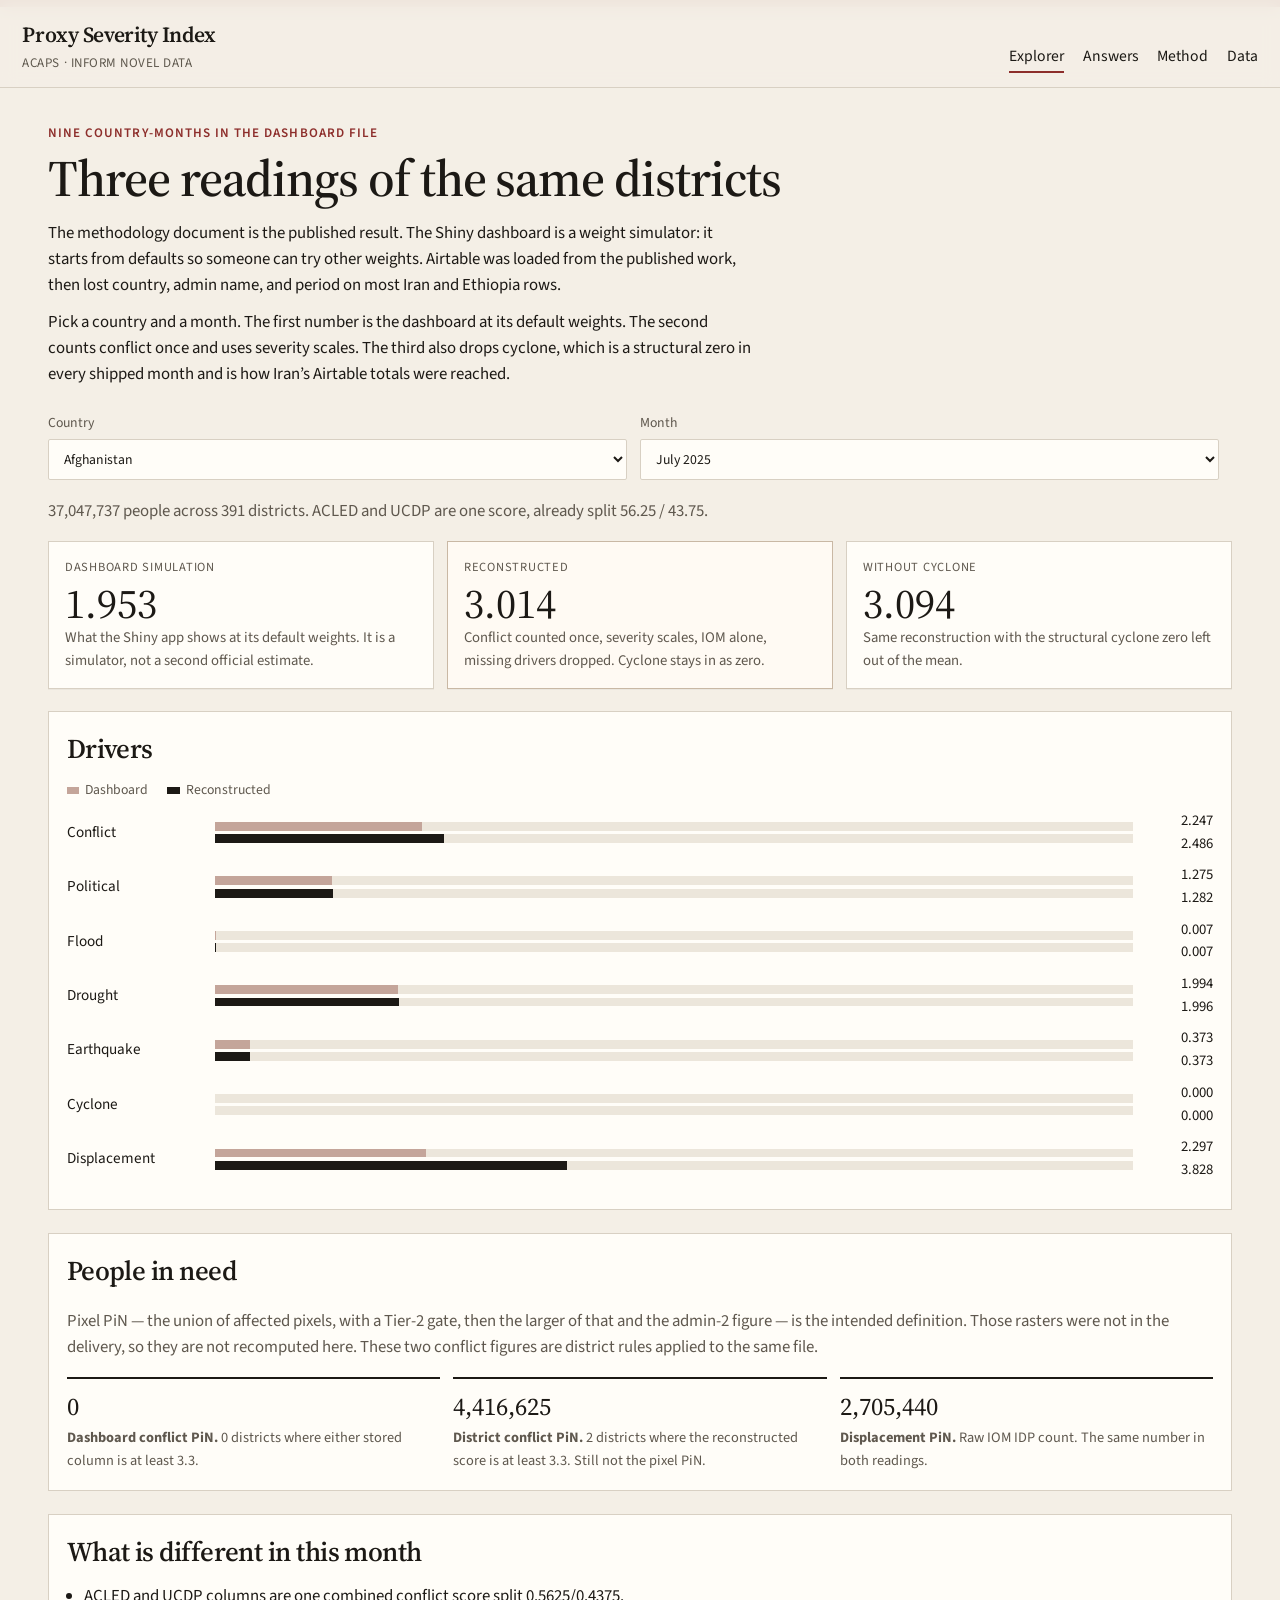
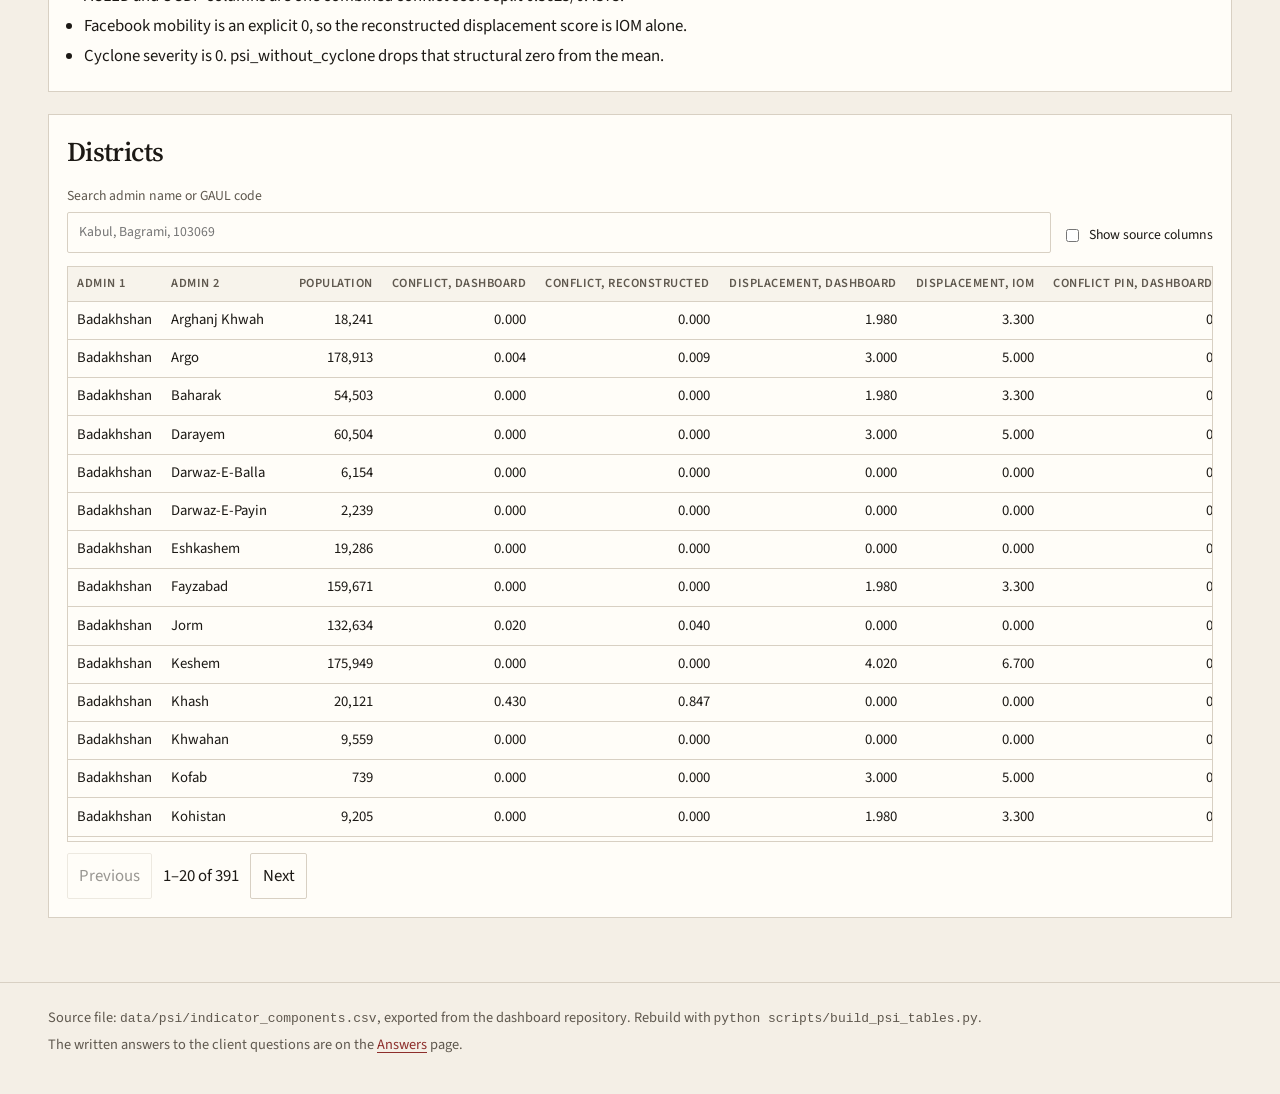
==== docs/index.html @ 6275d63b "Add the PSI guide, cleaned tables, and reconstructed aggregation. The dashboard extract is in data/p" ====
<!DOCTYPE html>
<html lang="en">
<head>
  <meta charset="utf-8">
  <meta name="viewport" content="width=device-width, initial-scale=1">
  <title>Proxy Severity Index — explorer</title>
  <link rel="icon" href="favicon.svg" type="image/svg+xml">
  <link rel="preconnect" href="https://fonts.googleapis.com">
  <link rel="preconnect" href="https://fonts.gstatic.com" crossorigin>
  <link href="https://fonts.googleapis.com/css2?family=Source+Sans+3:wght@400;600&family=Source+Serif+4:opsz,wght@8..60,500;8..60,600&display=swap" rel="stylesheet">
  <link rel="stylesheet" href="assets/site.css">
</head>
<body>
  <a class="skip" href="#explorer">Skip to the explorer</a>
  <header class="site-header">
    <a class="mark" href="index.html">
      <strong>Proxy Severity Index</strong>
      <span>ACAPS · INFORM novel data</span>
    </a>
    <nav class="site-nav" aria-label="Primary">
      <a href="index.html" aria-current="page">Explorer</a>
      <a href="answers.html">Answers</a>
      <a href="method.html">Method</a>
      <a href="data.html">Data</a>
    </nav>
  </header>
  <main id="explorer" data-explorer>
    <p class="kicker">Nine country-months in the dashboard file</p>
    <h1>Three readings of the same districts</h1>
    <div class="lede">
      <p>The methodology document is the published result. The Shiny dashboard is a weight simulator: it starts from defaults so someone can try other weights. Airtable was loaded from the published work, then lost country, admin name, and period on most Iran and Ethiopia rows.</p>
      <p>Pick a country and a month. The first number is the dashboard at its default weights. The second counts conflict once and uses severity scales. The third also drops cyclone, which is a structural zero in every shipped month and is how Iran’s Airtable totals were reached.</p>
    </div>
    <p class="status" data-status>Loading the nine country-months…</p>
    <div class="controls">
      <label>Country
        <select data-country aria-label="Country"></select>
      </label>
      <label>Month
        <select data-period aria-label="Month"></select>
      </label>
    </div>
    <p class="muted" data-meta></p>
    <div class="scores" data-scores></div>
    <section class="panel">
      <h2>Drivers</h2>
      <div class="legend">
        <span><i class="swatch dash"></i>Dashboard</span>
        <span><i class="swatch ink"></i>Reconstructed</span>
      </div>
      <div data-drivers></div>
    </section>
    <section class="panel">
      <h2>People in need</h2>
      <p class="muted">Pixel PiN — the union of affected pixels, with a Tier-2 gate, then the larger of that and the admin-2 figure — is the intended definition. Those rasters were not in the delivery, so they are not recomputed here. These two conflict figures are district rules applied to the same file.</p>
      <div class="pins" data-pins></div>
    </section>
    <section class="panel">
      <h2>What is different in this month</h2>
      <ul class="notes" data-notes></ul>
    </section>
    <section class="panel">
      <h2>Districts</h2>
      <div class="toolbar">
        <label class="grow">Search admin name or GAUL code
          <input type="search" data-search placeholder="Kabul, Bagrami, 103069">
        </label>
        <label class="check"><input type="checkbox" data-source> Show source columns</label>
      </div>
      <div data-table></div>
      <div class="pager" data-pager>
        <button type="button" data-prev>Previous</button>
        <span data-range></span>
        <button type="button" data-next>Next</button>
      </div>
    </section>
  </main>
  <footer class="site-footer">
    <p>Source file: <code>data/psi/indicator_components.csv</code>, exported from the dashboard repository. Rebuild with <code>python scripts/build_psi_tables.py</code>.</p>
    <p>The written answers to the client questions are on the <a href="answers.html">Answers</a> page.</p>
  </footer>
  <script src="assets/site.js"></script>
</body>
</html>
---- docs/assets/site.css ----
:root {
  --paper: #f4efe6;
  --paper-2: #fffdf8;
  --ink: #1c1915;
  --muted: #5f584e;
  --line: #d8d0c3;
  --red: #8d2e2b;
  --red-soft: #f6e6e3;
  --moss: #234737;
  --shadow: 0 1px 0 rgba(28, 25, 21, 0.04);
  --serif: "Source Serif 4", "Iowan Old Style", Palatino, Georgia, serif;
  --sans: "Source Sans 3", "Segoe UI", sans-serif;
  --max: 74rem;
}

* { box-sizing: border-box; }

html { scroll-behavior: smooth; }

body {
  margin: 0;
  background:
    linear-gradient(180deg, rgba(141, 46, 43, 0.9), rgba(141, 46, 43, 0.9)) top / 100% 7px no-repeat,
    var(--paper);
  color: var(--ink);
  font-family: var(--sans);
  font-size: 1.05rem;
  line-height: 1.55;
}

a { color: var(--red); text-underline-offset: 0.18em; }
a:hover { color: var(--ink); }

.skip {
  position: absolute;
  left: 1rem;
  top: -4rem;
  background: var(--ink);
  color: white;
  padding: 0.4rem 0.7rem;
}
.skip:focus { top: 0.6rem; }

.site-header {
  position: sticky;
  top: 0;
  z-index: 5;
  display: flex;
  align-items: flex-end;
  justify-content: space-between;
  gap: 1.5rem;
  padding: 1.1rem 1.4rem 0.85rem;
  background: rgba(244, 239, 230, 0.94);
  border-bottom: 1px solid var(--line);
  backdrop-filter: blur(8px);
}

.mark {
  color: var(--ink);
  text-decoration: none;
  display: flex;
  flex-direction: column;
  gap: 0.1rem;
}
.mark strong {
  font-family: var(--serif);
  font-size: 1.35rem;
  font-weight: 600;
  letter-spacing: -0.02em;
}
.mark span {
  color: var(--muted);
  font-size: 0.82rem;
  letter-spacing: 0.04em;
  text-transform: uppercase;
}

.site-nav {
  display: flex;
  gap: 1.15rem;
  font-size: 0.98rem;
}
.site-nav a {
  color: var(--ink);
  text-decoration: none;
  border-bottom: 2px solid transparent;
  padding-bottom: 0.15rem;
}
.site-nav a[aria-current="page"],
.site-nav a:hover { border-bottom-color: var(--red); }

main {
  width: min(var(--max), calc(100% - 2rem));
  margin: 0 auto;
  padding: 2.2rem 0 4rem;
}

.kicker {
  margin: 0 0 0.4rem;
  color: var(--red);
  font-size: 0.82rem;
  font-weight: 600;
  letter-spacing: 0.08em;
  text-transform: uppercase;
}

h1, h2, h3 { font-family: var(--serif); font-weight: 560; letter-spacing: -0.02em; }
h1 { font-size: clamp(2.1rem, 4vw, 3.3rem); line-height: 1.12; margin: 0 0 0.8rem; }
h2 { font-size: 1.7rem; margin: 2.2rem 0 0.6rem; }
h3 { font-size: 1.2rem; margin: 1.4rem 0 0.4rem; }

.lede, .prose { max-width: 44rem; }
.lede p, .prose p { margin: 0.7rem 0; }
.muted { color: var(--muted); }

.controls {
  display: grid;
  grid-template-columns: 1fr 1fr auto;
  gap: 0.8rem;
  align-items: end;
  margin: 1.6rem 0 1.1rem;
}
label { display: flex; flex-direction: column; gap: 0.3rem; font-size: 0.86rem; color: var(--muted); }
select, input[type="search"], button {
  font: inherit;
  color: var(--ink);
  background: var(--paper-2);
  border: 1px solid var(--line);
  border-radius: 2px;
  padding: 0.55rem 0.7rem;
}
select:focus, input:focus, button:focus { outline: 2px solid var(--red); outline-offset: 1px; }
button { cursor: pointer; }
button:disabled { opacity: 0.45; cursor: not-allowed; }

.scores {
  display: grid;
  grid-template-columns: repeat(3, 1fr);
  gap: 0.8rem;
}
.score {
  background: var(--paper-2);
  border: 1px solid var(--line);
  box-shadow: var(--shadow);
  padding: 1rem 1rem 0.9rem;
  min-height: 8.5rem;
}
.score .label { margin: 0; font-size: 0.78rem; letter-spacing: 0.06em; text-transform: uppercase; color: var(--muted); }
.score .value {
  margin: 0.35rem 0 0.2rem;
  font-family: var(--serif);
  font-size: 2.6rem;
  line-height: 1;
  font-variant-numeric: tabular-nums;
}
.score .why { margin: 0; color: var(--muted); font-size: 0.92rem; }
.score.lead { border-color: #c9b8a4; background: #fffaf3; }
.score.match { background: var(--red-soft); border-color: #e3c6c2; }

.panel {
  margin-top: 1.4rem;
  background: var(--paper-2);
  border: 1px solid var(--line);
  padding: 1rem 1.1rem 1.15rem;
}
.panel h2 { margin-top: 0; }

.driver { display: grid; grid-template-columns: 8.5rem 1fr 4.2rem; gap: 0.55rem 0.8rem; align-items: center; margin: 0.55rem 0; }
.driver .name { font-size: 0.95rem; }
.bars { display: flex; flex-direction: column; gap: 0.22rem; }
.bar {
  height: 0.55rem;
  background: #ece6db;
  position: relative;
}
.bar span {
  display: block;
  height: 100%;
  background: var(--ink);
}
.bar.dash span { background: #c4a59a; }
.driver .num { font-variant-numeric: tabular-nums; text-align: right; font-size: 0.92rem; }
.legend { display: flex; gap: 1.2rem; color: var(--muted); font-size: 0.86rem; margin-bottom: 0.4rem; }
.swatch { display: inline-block; width: 0.8rem; height: 0.45rem; margin-right: 0.35rem; vertical-align: middle; }
.swatch.ink { background: var(--ink); }
.swatch.dash { background: #c4a59a; }

.pins {
  display: grid;
  grid-template-columns: repeat(3, 1fr);
  gap: 0.8rem;
  margin-top: 0.6rem;
}
.pin { border-top: 2px solid var(--ink); padding-top: 0.45rem; }
.pin .num { font-family: var(--serif); font-size: 1.55rem; font-variant-numeric: tabular-nums; }
.pin p { margin: 0.15rem 0 0; color: var(--muted); font-size: 0.9rem; }

.notes { margin: 0.4rem 0 0; padding-left: 1.1rem; }
.notes li { margin: 0.25rem 0; }

.toolbar {
  display: flex;
  flex-wrap: wrap;
  gap: 0.7rem;
  align-items: end;
  margin: 0.8rem 0;
}
.toolbar label.grow { flex: 1 1 16rem; }
.check { flex-direction: row; align-items: center; gap: 0.45rem; color: var(--ink); padding-bottom: 0.45rem; }

.table-wrap { overflow: auto; border: 1px solid var(--line); background: var(--paper-2); max-height: 36rem; }
table { width: 100%; border-collapse: collapse; font-size: 0.92rem; font-variant-numeric: tabular-nums; }
th, td { padding: 0.45rem 0.6rem; text-align: left; border-bottom: 1px solid var(--line); white-space: nowrap; }
th { position: sticky; top: 0; background: #f7f3eb; font-weight: 600; font-size: 0.78rem; letter-spacing: 0.04em; text-transform: uppercase; color: var(--muted); }
td.num, th.num { text-align: right; }
tr:hover td { background: #faf6ef; }
.pager { display: flex; align-items: center; gap: 0.7rem; margin-top: 0.7rem; }
.status, .empty { color: var(--muted); }

.prose h2 { scroll-margin-top: 5rem; }
.answer {
  border-top: 1px solid var(--line);
  padding-top: 0.2rem;
}
.callout {
  background: var(--paper-2);
  border-left: 4px solid var(--red);
  padding: 0.8rem 1rem;
  margin: 1rem 0 1.4rem;
}
.callout p { margin: 0.3rem 0; }

dl.weights { display: grid; grid-template-columns: 10rem 1fr; gap: 0.25rem 1rem; margin: 0.6rem 0 1rem; }
dl.weights dt { color: var(--muted); }
dl.weights dd { margin: 0; }

.files { list-style: none; padding: 0; }
.files li { padding: 0.7rem 0; border-bottom: 1px solid var(--line); }
.files strong { font-family: var(--serif); font-size: 1.15rem; font-weight: 560; }

.site-footer {
  border-top: 1px solid var(--line);
  color: var(--muted);
  font-size: 0.9rem;
  padding: 1.2rem 1.4rem 2rem;
}
.site-footer p { width: min(var(--max), 100%); margin: 0.3rem auto; }

code { font-family: ui-monospace, "SFMono-Regular", Menlo, Consolas, monospace; font-size: 0.9em; }

@media (max-width: 800px) {
  .site-header { flex-direction: column; align-items: flex-start; }
  .controls, .scores, .pins { grid-template-columns: 1fr; }
  .driver { grid-template-columns: 1fr; }
  .driver .num { text-align: left; }
}
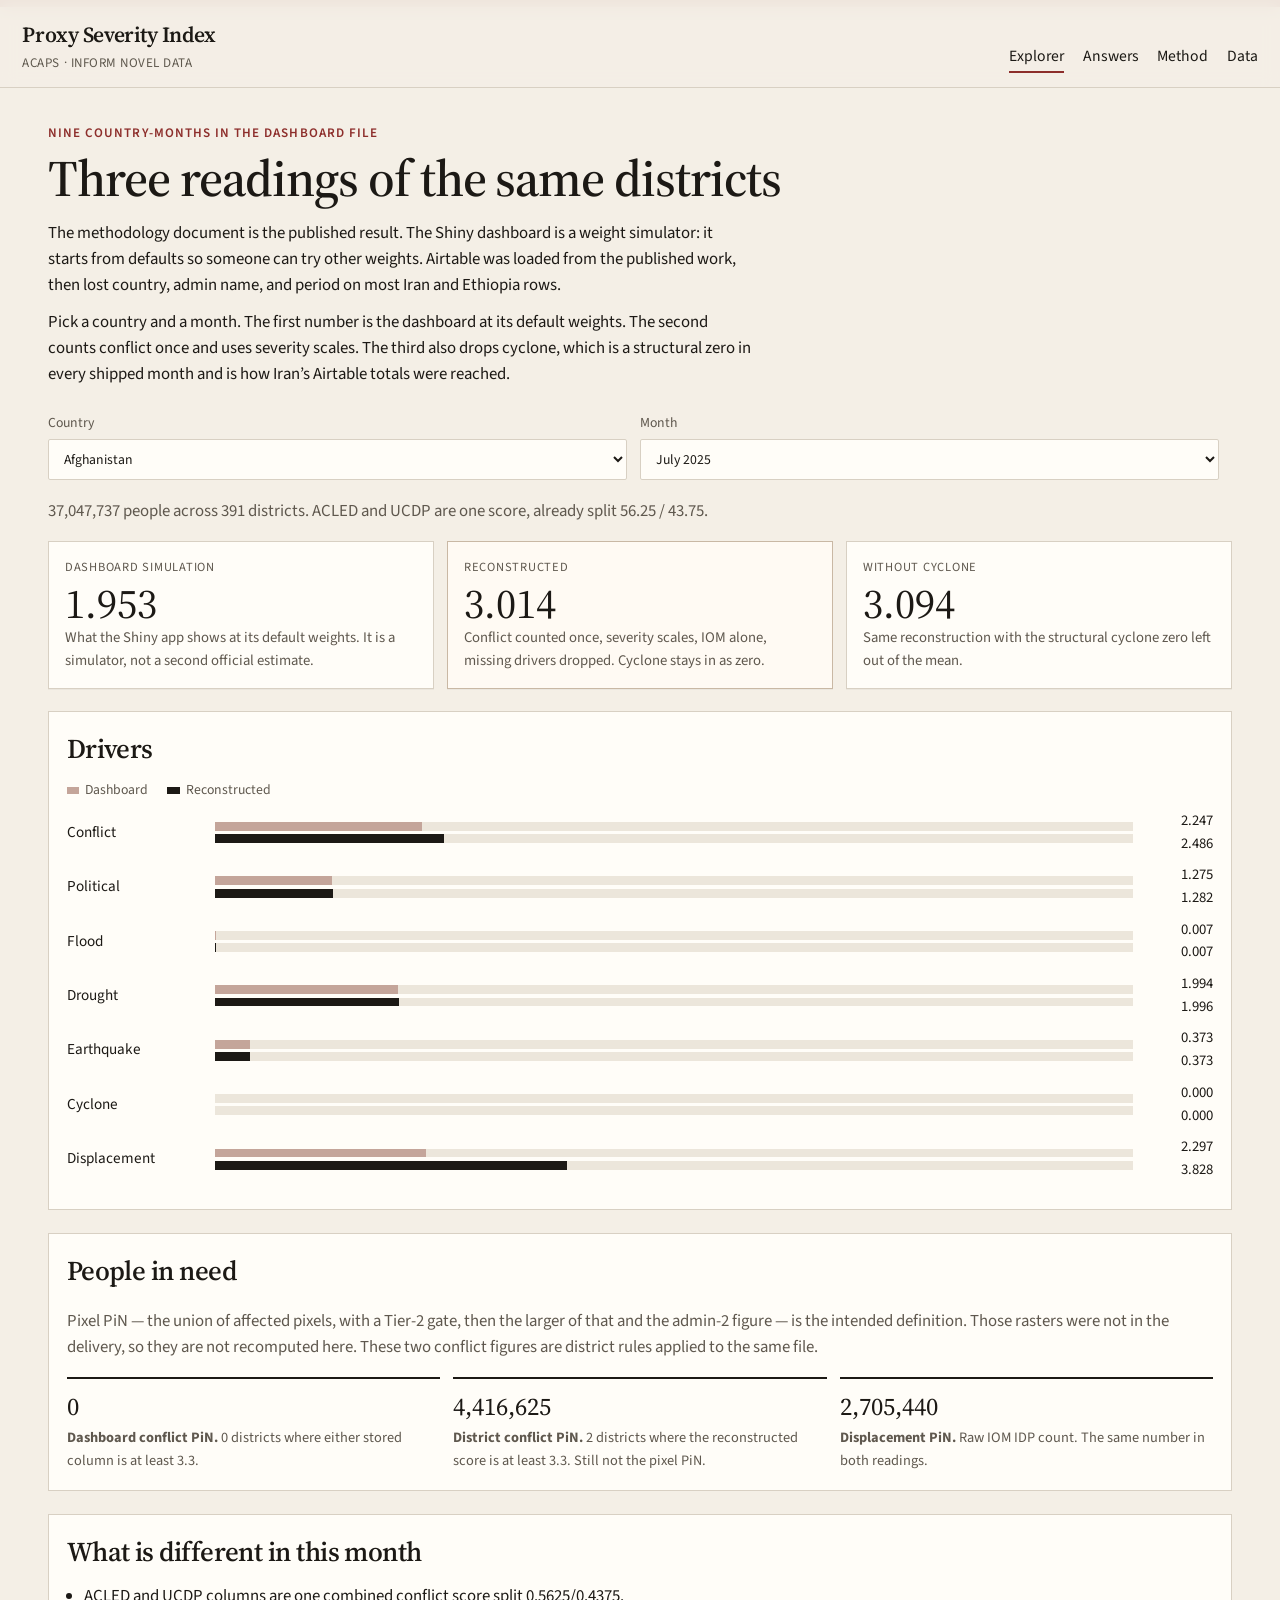
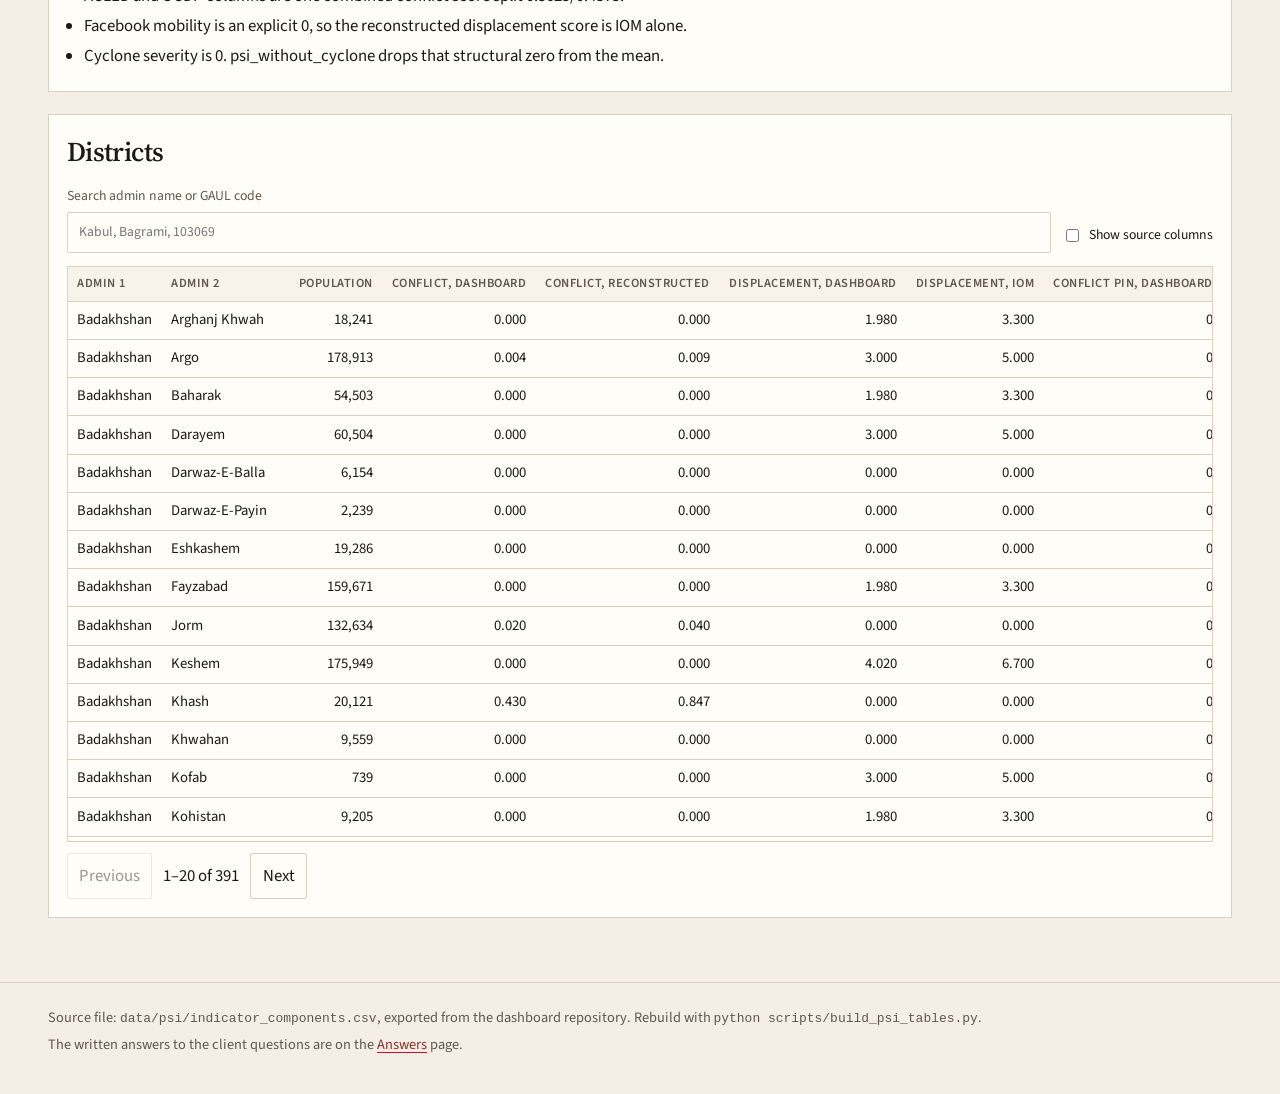
==== commit f275c079: "Give the explorer controls explicit ids and names. Screen readers and the browser issues panel can t" ====
--- a/docs/index.html
+++ b/docs/index.html
@@ -33,11 +33,11 @@
     </div>
     <p class="status" data-status>Loading the nine country-months…</p>
     <div class="controls">
-      <label>Country
-        <select data-country aria-label="Country"></select>
+      <label for="country">Country
+        <select id="country" name="country" data-country></select>
       </label>
-      <label>Month
-        <select data-period aria-label="Month"></select>
+      <label for="period">Month
+        <select id="period" name="period" data-period></select>
       </label>
     </div>
     <p class="muted" data-meta></p>
@@ -62,10 +62,10 @@
     <section class="panel">
       <h2>Districts</h2>
       <div class="toolbar">
-        <label class="grow">Search admin name or GAUL code
-          <input type="search" data-search placeholder="Kabul, Bagrami, 103069">
+        <label class="grow" for="district-search">Search admin name or GAUL code
+          <input id="district-search" name="q" type="search" data-search placeholder="Kabul, Bagrami, 103069">
         </label>
-        <label class="check"><input type="checkbox" data-source> Show source columns</label>
+        <label class="check" for="show-source"><input id="show-source" name="source" type="checkbox" data-source> Show source columns</label>
       </div>
       <div data-table></div>
       <div class="pager" data-pager>
